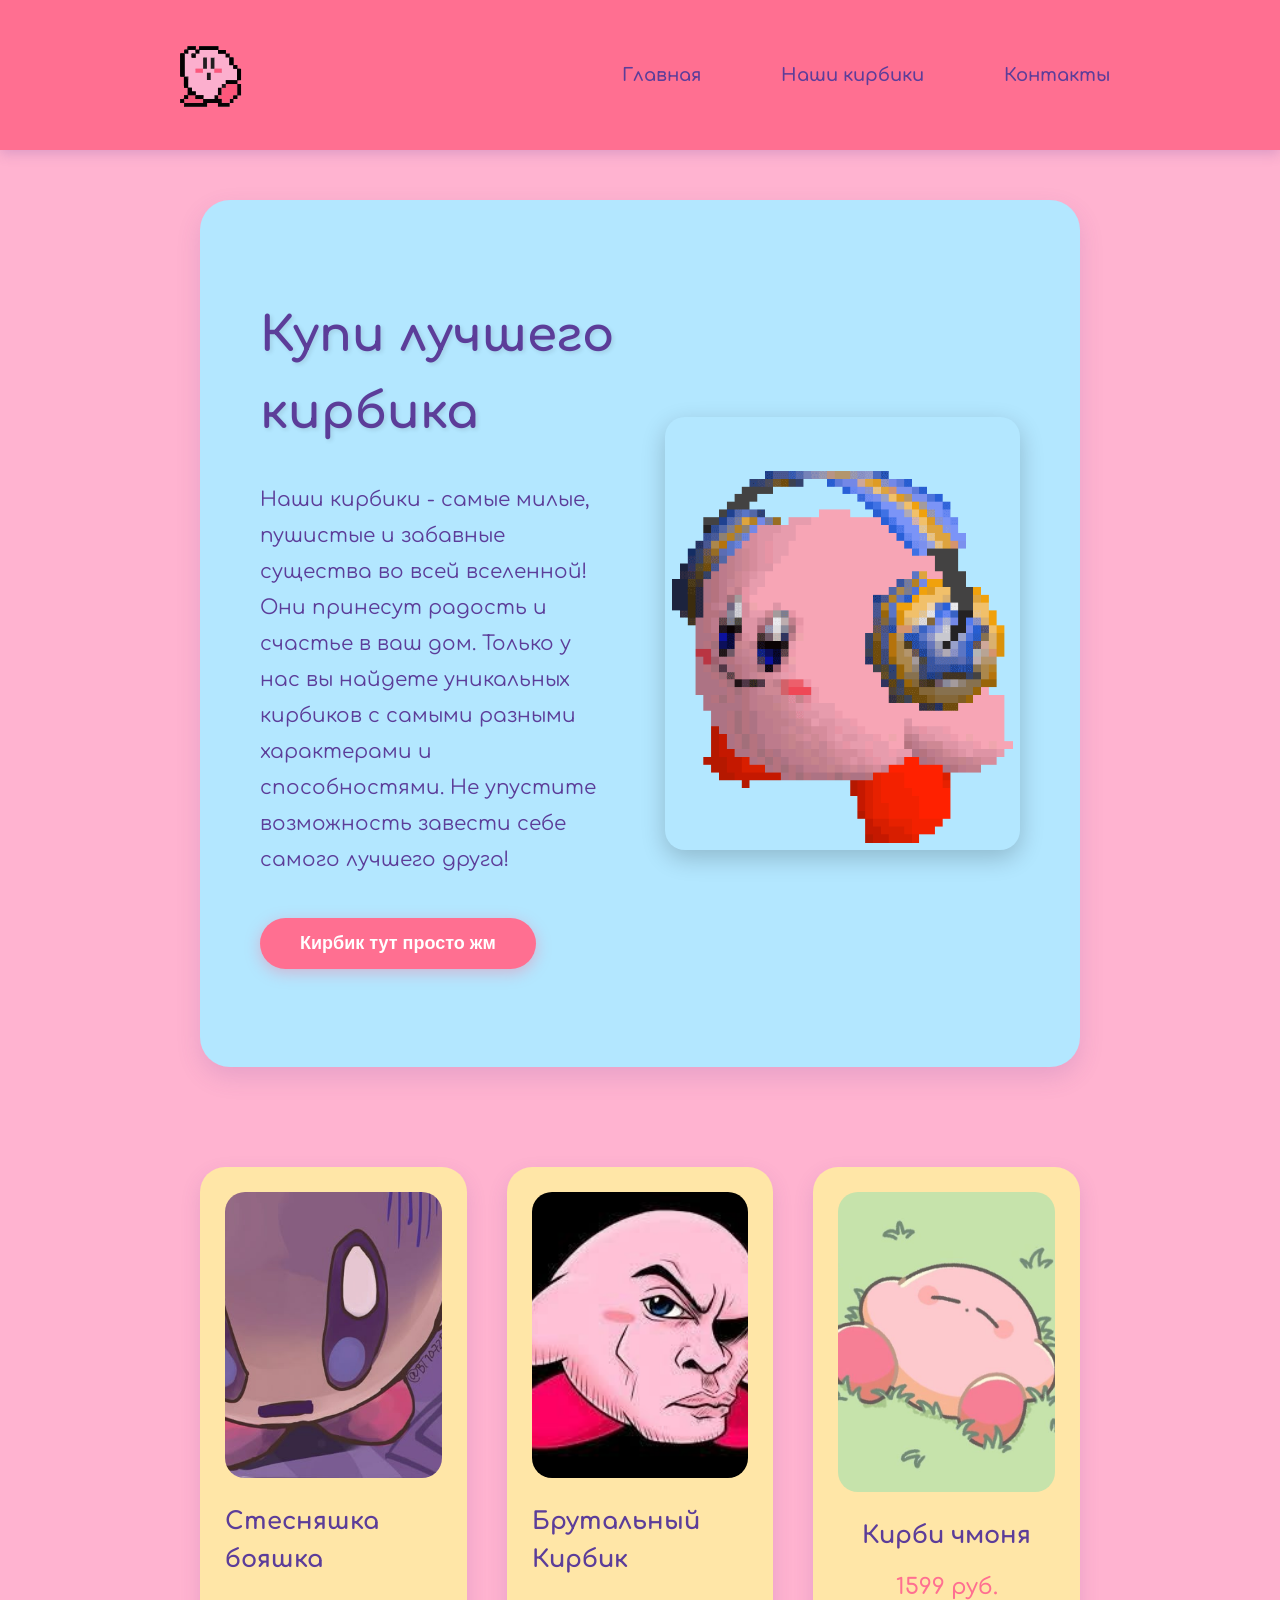
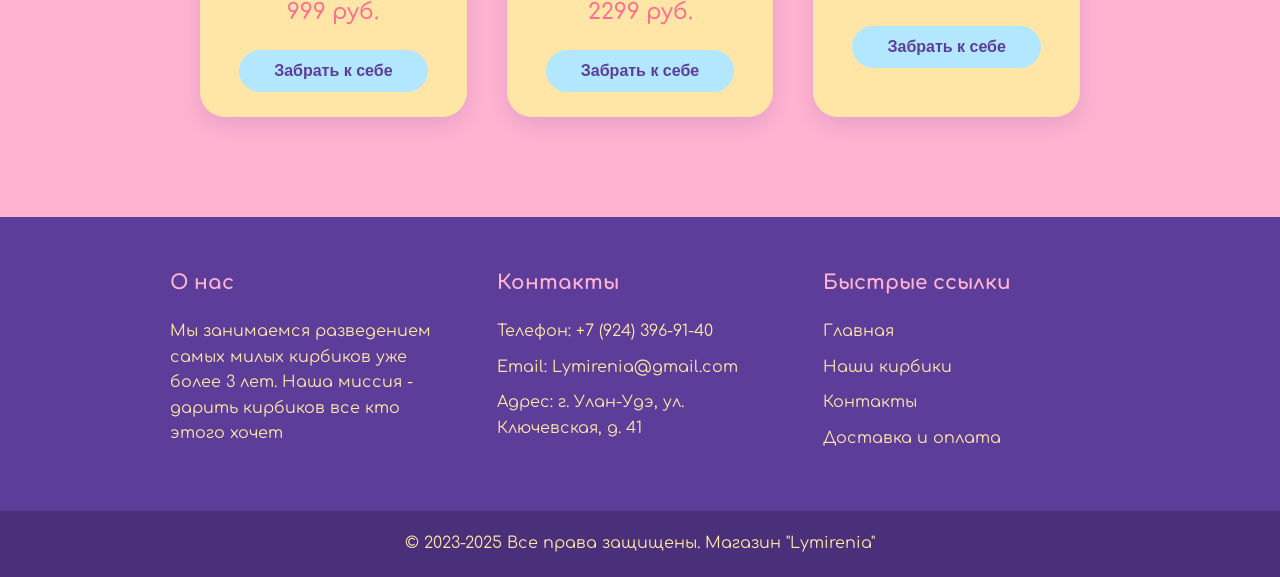
==== index.html @ 8672f0ed "Update and rename Index.html to index.html" ====
<!DOCTYPE html>
<html lang="ru">
<head>
    <meta charset="UTF-8">
    <meta name="viewport" content="width=device-width, initial-scale=1.0">
    <title>Lymirenia</title>
    <link href="https://fonts.googleapis.com/css2?family=Comfortaa:wght@300;400;500;600;700&display=swap" rel="stylesheet">
    <link rel="stylesheet" href="style.css">
</head>
<body>
    <!-- Шапка -->
    <header>
        <img src="img/logo.svg" alt="Логотип Кирбики" class="logo">
        <nav>
            <ul>
                <li><a href="#">Главная</a></li>
                <li><a href="#">Наши кирбики</a></li>
                <li><a href="#">Контакты</a></li>
            </ul>
        </nav>
    </header>

    <!-- Главный блок -->
    <section class="hero">
        <div class="hero-content">
            <h1>Купи лучшего кирбика</h1>
            <p>Наши кирбики - самые милые, пушистые и забавные существа во всей вселенной! Они принесут радость и счастье в ваш дом. Только у нас вы найдете уникальных кирбиков с самыми разными характерами и способностями. Не упустите возможность завести себе самого лучшего друга!</p>
            <button class="cta-button">Кирбик тут просто жм</button>
        </div>
        <div class="hero-gif">
            <img src="img/kirby.gif" alt="Забавный кирбик">
        </div>
    </section>

    <!-- Блоки с кирбиками -->
    <section class="kirby-section">
        <div class="kirby-cards">
            <div class="kirby-card">
                <div class="kirby-image">
                    <img src="img/img1.jpg" alt="Стесняшка бояшка">
                </div>
                <h3 class="kirby-name">Стесняшка бояшка</h3>
                <p class="kirby-price">999 руб.</p>
                <button class="buy-button">Забрать к себе</button>
            </div>
            <div class="kirby-card">
                <div class="kirby-image">
                    <img src="img/img2.jpg" alt="Кирби 2">
                </div>
                <h3 class="kirby-name">Брутальный Кирбик</h3>
                <p class="kirby-price">2299 руб.</p>
                <button class="buy-button">Забрать к себе</button>
            </div>
            <div class="kirby-card">
                <div class="kirby-image">
                    <img src="img/img3.jpg" alt="Кирби 3">
                </div>
                <h3 class="kirby-name">Кирби чмоня</h3>
                <p class="kirby-price">1599 руб.</p>
                <button class="buy-button">Забрать к себе</button>
            </div>
        </div>
    </section>

    <!-- Подвал -->
    <footer>
        <div class="footer-section">
            <h3>О нас</h3>
            <p>Мы занимаемся разведением самых милых кирбиков уже более 3 лет. Наша миссия - дарить кирбиков все кто этого хочет</p>
        </div>
        <div class="footer-section">
            <h3>Контакты</h3>
            <p>Телефон: +7 (924) 396-91-40</p>
            <p>Email: Lymirenia@gmail.com</p>
            <p>Адрес: г. Улан-Удэ, ул. Ключевская, д. 41</p>
        </div>
        <div class="footer-section">
            <h3>Быстрые ссылки</h3>
            <a href="#">Главная</a>
            <a href="#">Наши кирбики</a>
            <a href="#">Контакты</a>
            <a href="#">Доставка и оплата</a>
        </div>
    </footer>
    <div class="copyright">
        <p>© 2023-2025 Все права защищены. Магазин "Lymirenia"</p>
    </div>
</body>
</html>
---- style.css ----
* {
    margin: 0;
    padding: 0;
    box-sizing: border-box;
}

body {
    font-family: 'Comfortaa', cursive;
    background-color: #FFB3D0;
    color: #5C3D99;
    line-height: 1.6;
}

/* Шапка */
header {
    background-color: #FF6F91;
    height: 150px;
    padding: 0 150px;
    display: flex;
    justify-content: space-between;
    align-items: center;
    box-shadow: 0 4px 12px rgba(92, 61, 153, 0.2);
}

.logo {
    height: 100px;
    width: auto;
}

nav ul {
    display: flex;
    list-style: none;
    gap: 40px;
}

nav a {
    text-decoration: none;
    color: #5C3D99;
    font-weight: 600;
    font-size: 18px;
    padding: 10px 20px;
    border-radius: 25px;
    transition: all 0.3s ease;
}

nav a:hover {
    background-color: #FFE6A7;
    transform: translateY(-3px);
}

/* Главный блок */
.hero {
    margin: 50px 200px;
    background-color: #B3E7FF;
    border-radius: 30px;
    padding: 60px;
    display: flex;
    justify-content: space-between;
    align-items: center;
    box-shadow: 0 10px 25px rgba(92, 61, 153, 0.15);
    height: 867px;
    width: 1696px;
    max-width: calc(100vw - 400px);
}

.hero-content {
    flex: 1;
    padding-right: 50px;
}

.hero h1 {
    font-size: 48px;
    margin-bottom: 30px;
    color: #5C3D99;
    text-shadow: 2px 2px 4px rgba(0, 0, 0, 0.1);
}

.hero p {
    font-size: 20px;
    margin-bottom: 40px;
    color: #5C3D99;
    line-height: 1.8;
}

.cta-button {
    background-color: #FF6F91;
    color: white;
    border: none;
    padding: 15px 40px;
    font-size: 18px;
    border-radius: 50px;
    cursor: pointer;
    font-weight: 600;
    transition: all 0.3s ease;
    box-shadow: 0 4px 15px rgba(255, 111, 145, 0.4);
}

.cta-button:hover {
    background-color: #FFE6A7;
    color: #5C3D99;
    transform: translateY(-5px);
    box-shadow: 0 6px 20px rgba(255, 111, 145, 0.6);
}

.hero-gif {
    flex: 1;
    display: flex;
    justify-content: center;
    align-items: center;
}

.hero-gif img {
    max-width: 100%;
    border-radius: 20px;
    box-shadow: 0 8px 25px rgba(0, 0, 0, 0.2);
}

/* Блоки с кирбиками */
.kirby-section {
    margin: 100px 200px;
}

.kirby-cards {
    display: flex;
    justify-content: space-between;
    gap: 40px;
}

.kirby-card {
    background-color: #FFE6A7;
    border-radius: 25px;
    width: 450px;
    height: 550px;
    padding: 25px;
    display: flex;
    flex-direction: column;
    align-items: center;
    box-shadow: 0 8px 20px rgba(92, 61, 153, 0.15);
    transition: transform 0.3s ease;
}

.kirby-card:hover {
    transform: translateY(-10px);
}

.kirby-image {
    width: 100%;
    height: 300px;
    border-radius: 20px;
    overflow: hidden;
    margin-bottom: 25px;
}

.kirby-image img {
    width: 100%;
    height: 100%;
    object-fit: cover;
}

.kirby-name {
    font-size: 24px;
    font-weight: 700;
    margin-bottom: 15px;
    color: #5C3D99;
}

.kirby-price {
    font-size: 22px;
    font-weight: 600;
    margin-bottom: 20px;
    color: #FF6F91;
}

.buy-button {
    background-color: #B3E7FF;
    color: #5C3D99;
    border: none;
    padding: 12px 35px;
    font-size: 16px;
    border-radius: 50px;
    cursor: pointer;
    font-weight: 600;
    transition: all 0.3s ease;
}

.buy-button:hover {
    background-color: #5C3D99;
    color: #FFE6A7;
}

/* Подвал */
footer {
    background-color: #5C3D99;
    color: #FFE6A7;
    padding: 50px 150px;
    display: flex;
    justify-content: space-between;
    align-items: flex-start;
}

.footer-section {
    flex: 1;
    padding: 0 20px;
}

.footer-section h3 {
    font-size: 20px;
    margin-bottom: 20px;
    color: #FFB3D0;
}

.footer-section p, .footer-section a {
    color: #FFE6A7;
    margin-bottom: 10px;
    display: block;
    text-decoration: none;
}

.footer-section a:hover {
    color: #B3E7FF;
}

.copyright {
    text-align: center;
    padding: 20px;
    background-color: #4A2F7A;
    color: #FFE6A7;
}
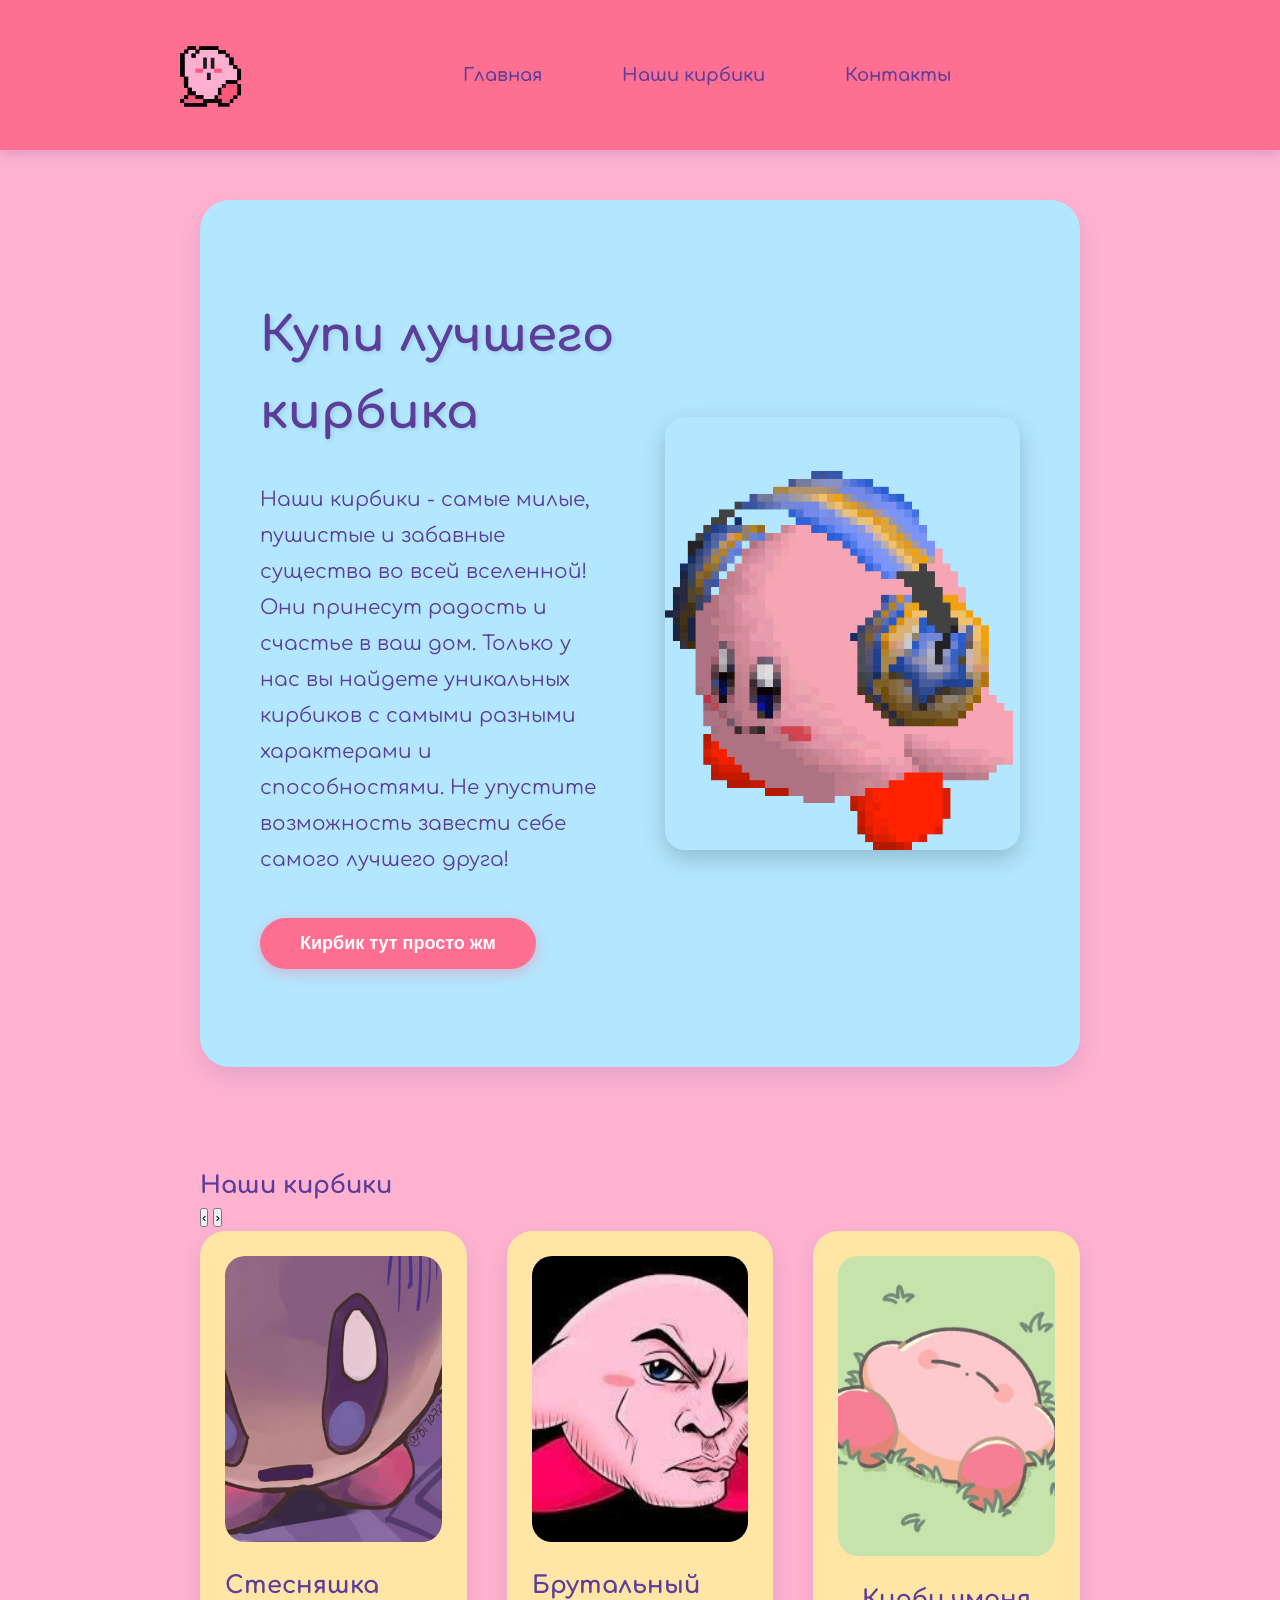
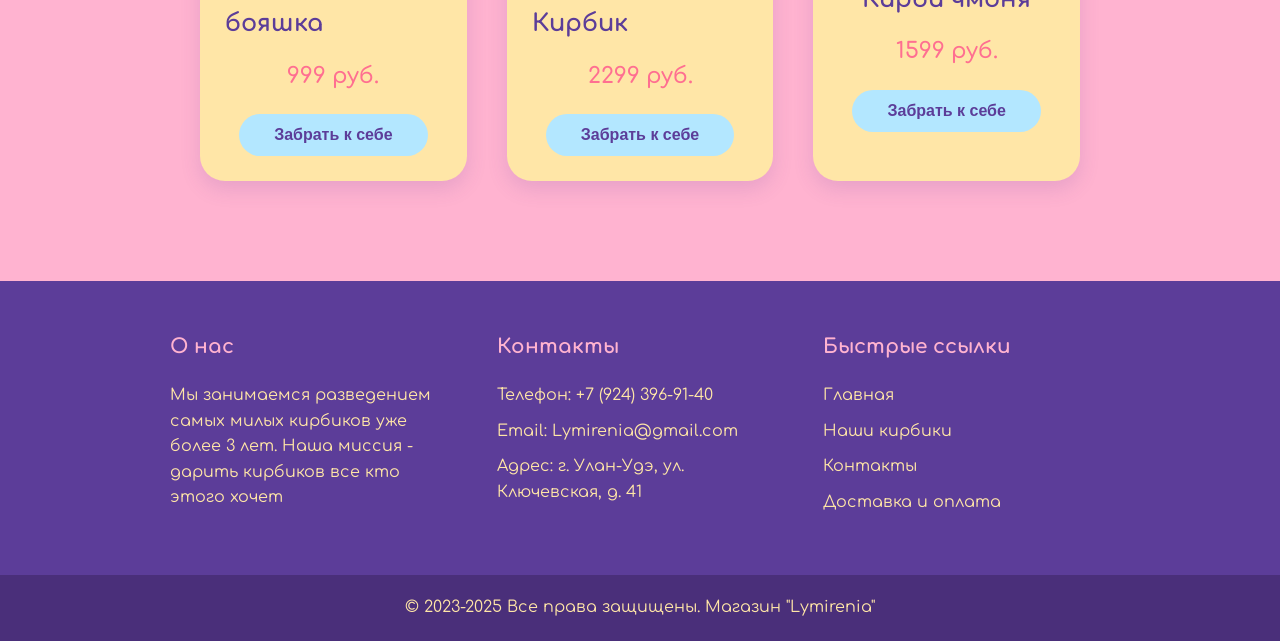
==== commit b24d07f6: "Update index.html" ====
--- a/index.html
+++ b/index.html
@@ -18,6 +18,11 @@
                 <li><a href="#">Контакты</a></li>
             </ul>
         </nav>
+        <div class="mobile-menu-btn">
+            <span></span>
+            <span></span>
+            <span></span>
+        </div>
     </header>
 
     <!-- Главный блок -->
@@ -34,30 +39,41 @@
 
     <!-- Блоки с кирбиками -->
     <section class="kirby-section">
-        <div class="kirby-cards">
-            <div class="kirby-card">
-                <div class="kirby-image">
-                    <img src="img/img1.jpg" alt="Стесняшка бояшка">
+        <h2 class="section-title">Наши кирбики</h2>
+        <div class="kirby-cards-container">
+            <button class="carousel-arrow carousel-arrow-prev">‹</button>
+            <button class="carousel-arrow carousel-arrow-next">›</button>
+            
+            <div class="kirby-cards">
+                <div class="kirby-card active">
+                    <div class="kirby-image">
+                        <img src="img/img1.jpg" alt="Стесняшка бояшка">
+                    </div>
+                    <h3 class="kirby-name">Стесняшка бояшка</h3>
+                    <p class="kirby-price">999 руб.</p>
+                    <button class="buy-button">Забрать к себе</button>
                 </div>
-                <h3 class="kirby-name">Стесняшка бояшка</h3>
-                <p class="kirby-price">999 руб.</p>
-                <button class="buy-button">Забрать к себе</button>
+                <div class="kirby-card">
+                    <div class="kirby-image">
+                        <img src="img/img2.jpg" alt="Кирби 2">
+                    </div>
+                    <h3 class="kirby-name">Брутальный Кирбик</h3>
+                    <p class="kirby-price">2299 руб.</p>
+                    <button class="buy-button">Забрать к себе</button>
+                </div>
+                <div class="kirby-card">
+                    <div class="kirby-image">
+                        <img src="img/img3.jpg" alt="Кирби 3">
+                    </div>
+                    <h3 class="kirby-name">Кирби чмоня</h3>
+                    <p class="kirby-price">1599 руб.</p>
+                    <button class="buy-button">Забрать к себе</button>
+                </div>
             </div>
-            <div class="kirby-card">
-                <div class="kirby-image">
-                    <img src="img/img2.jpg" alt="Кирби 2">
-                </div>
-                <h3 class="kirby-name">Брутальный Кирбик</h3>
-                <p class="kirby-price">2299 руб.</p>
-                <button class="buy-button">Забрать к себе</button>
-            </div>
-            <div class="kirby-card">
-                <div class="kirby-image">
-                    <img src="img/img3.jpg" alt="Кирби 3">
-                </div>
-                <h3 class="kirby-name">Кирби чмоня</h3>
-                <p class="kirby-price">1599 руб.</p>
-                <button class="buy-button">Забрать к себе</button>
+            <div class="carousel-dots">
+                <span class="dot active" data-index="0"></span>
+                <span class="dot" data-index="1"></span>
+                <span class="dot" data-index="2"></span>
             </div>
         </div>
     </section>
@@ -85,5 +101,7 @@
     <div class="copyright">
         <p>© 2023-2025 Все права защищены. Магазин "Lymirenia"</p>
     </div>
+
+    <script src="script.js"></script>
 </body>
 </html>
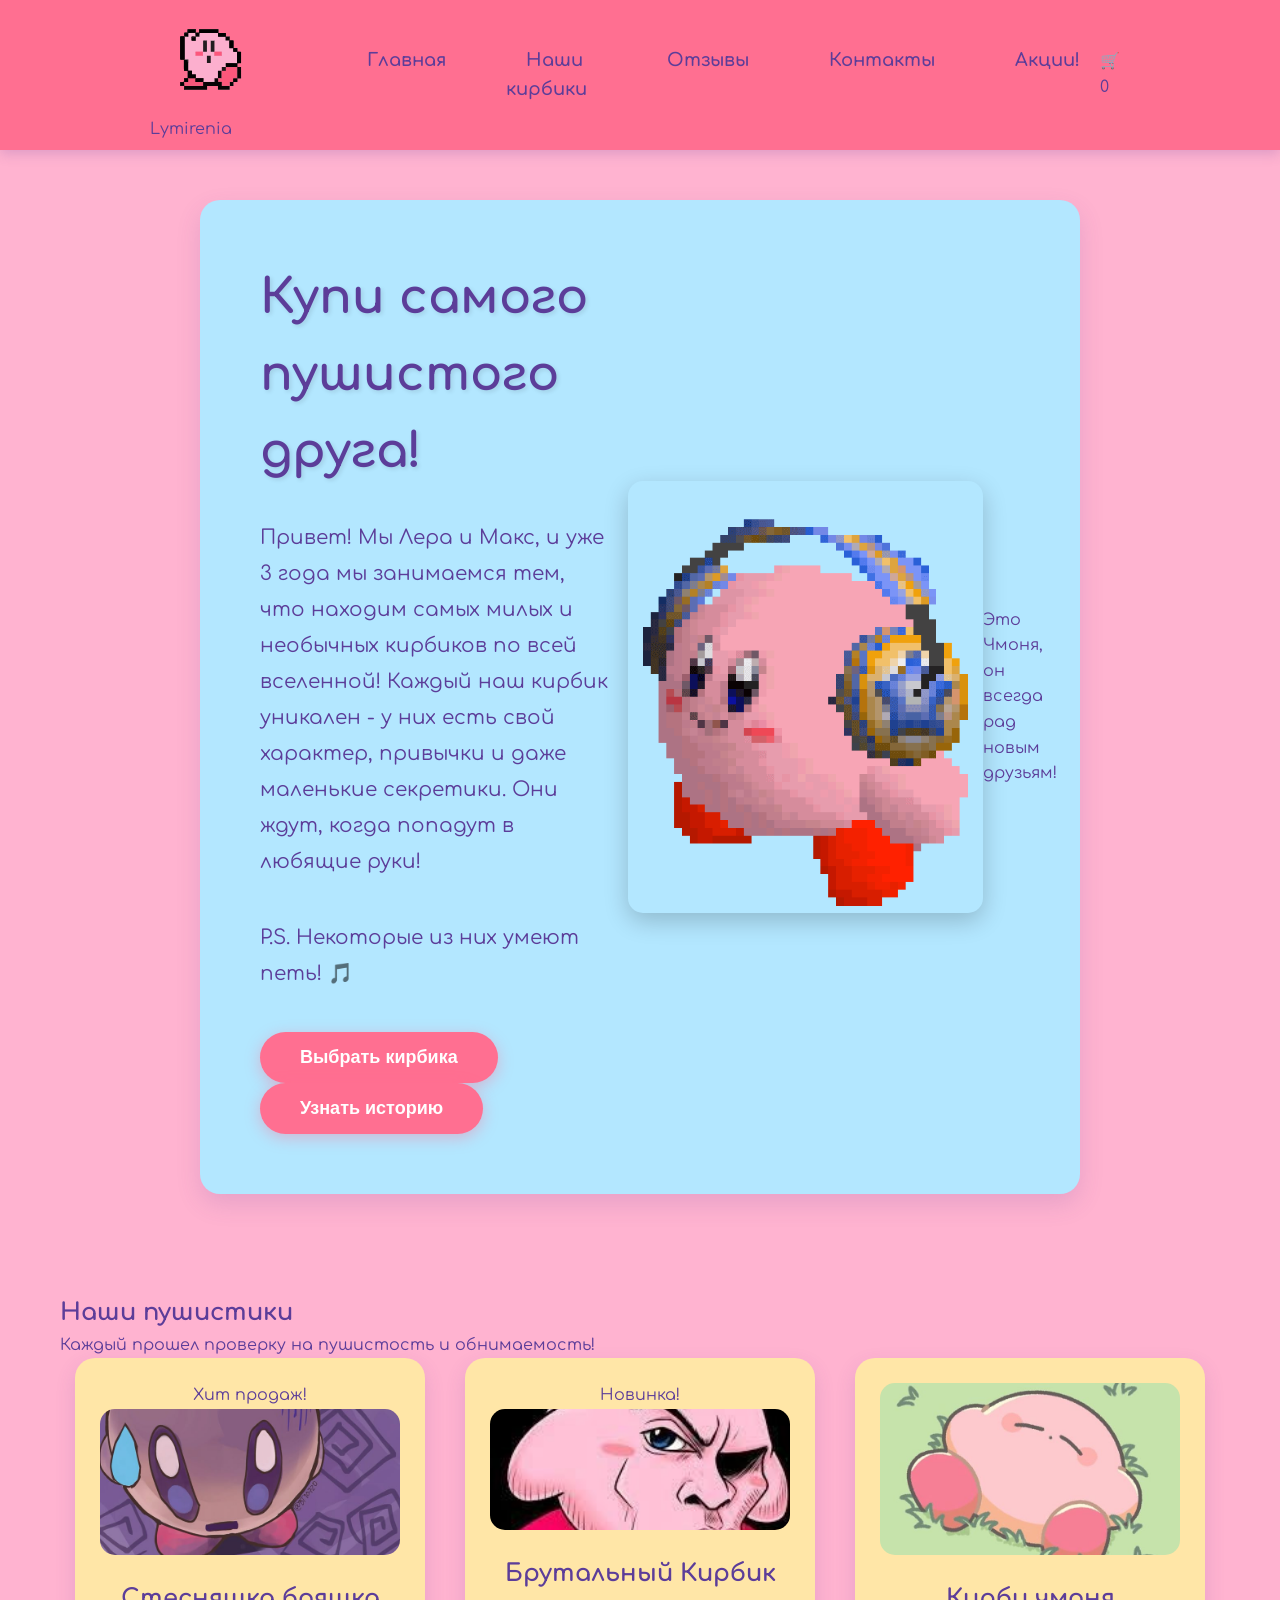
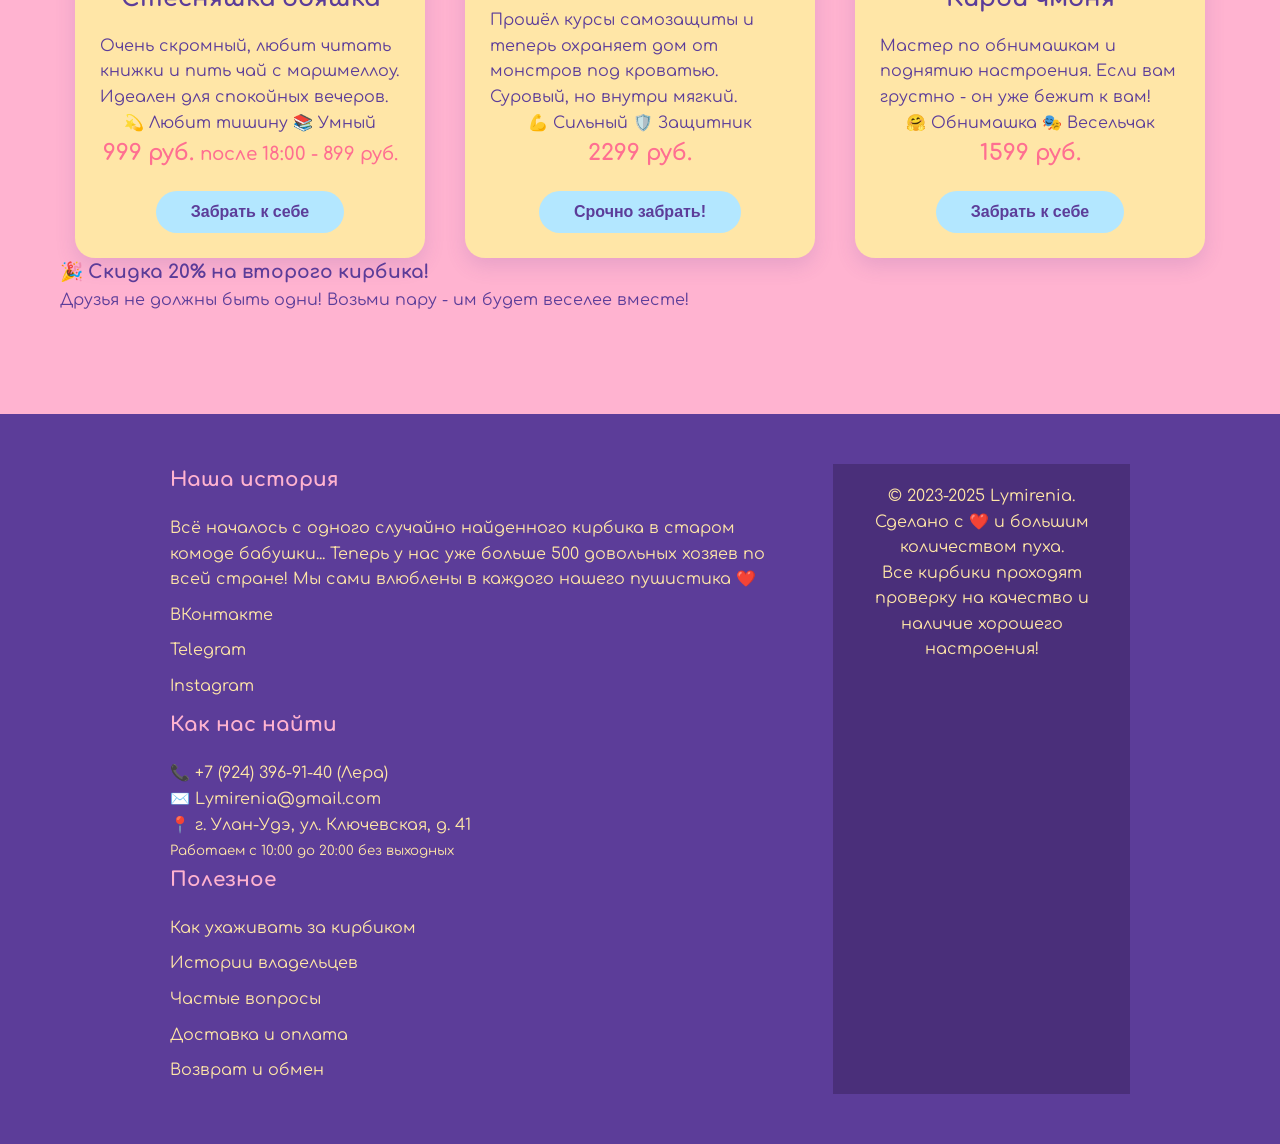
==== commit 1b9a3680: "Update index.html" ====
--- a/index.html
+++ b/index.html
@@ -3,105 +3,187 @@
 <head>
     <meta charset="UTF-8">
     <meta name="viewport" content="width=device-width, initial-scale=1.0">
-    <title>Lymirenia</title>
+    <title>Lymirenia - Магазин пушистых кирбиков</title>
     <link href="https://fonts.googleapis.com/css2?family=Comfortaa:wght@300;400;500;600;700&display=swap" rel="stylesheet">
     <link rel="stylesheet" href="style.css">
+    <link rel="icon" href="img/favicon.ico" type="image/x-icon">
 </head>
 <body>
-    <!-- Шапка -->
+    <!-- Шапка  -->
     <header>
-        <img src="img/logo.svg" alt="Логотип Кирбики" class="logo">
+        <div class="logo-container">
+            <img src="img/logo.svg" alt="Lymirenia - магазин кирбиков" class="logo">
+            <span class="logo-text">Lymirenia</span>
+        </div>
         <nav>
             <ul>
-                <li><a href="#">Главная</a></li>
-                <li><a href="#">Наши кирбики</a></li>
-                <li><a href="#">Контакты</a></li>
+                <li><a href="#" class="nav-link active">Главная</a></li>
+                <li><a href="#" class="nav-link">Наши кирбики</a></li>
+                <li><a href="#" class="nav-link">Отзывы</a></li>
+                <li><a href="#" class="nav-link">Контакты</a></li>
+                <li><a href="#" class="nav-link special">Акции!</a></li>
             </ul>
         </nav>
-        <div class="mobile-menu-btn">
-            <span></span>
-            <span></span>
-            <span></span>
+        <div class="cart-icon">
+            🛒 <span class="cart-count">0</span>
         </div>
     </header>
 
-    <!-- Главный блок -->
+    <!-- Главный блок  -->
     <section class="hero">
         <div class="hero-content">
-            <h1>Купи лучшего кирбика</h1>
-            <p>Наши кирбики - самые милые, пушистые и забавные существа во всей вселенной! Они принесут радость и счастье в ваш дом. Только у нас вы найдете уникальных кирбиков с самыми разными характерами и способностями. Не упустите возможность завести себе самого лучшего друга!</p>
-            <button class="cta-button">Кирбик тут просто жм</button>
+            <h1>Купи самого пушистого друга!</h1>
+            <p>Привет! Мы Лера и Макс, и уже 3 года мы занимаемся тем, что находим самых милых и необычных кирбиков по всей вселенной! Каждый наш кирбик уникален - у них есть свой характер, привычки и даже маленькие секретики. Они ждут, когда попадут в любящие руки!</p>
+            <p class="highlight">P.S. Некоторые из них умеют петь! 🎵</p>
+            <div class="hero-buttons">
+                <button class="cta-button main-btn">Выбрать кирбика</button>
+                <button class="cta-button secondary-btn">Узнать историю</button>
+            </div>
         </div>
         <div class="hero-gif">
-            <img src="img/kirby.gif" alt="Забавный кирбик">
+            <img src="img/kirby-dance.gif" alt="Кирбик танцует" onerror="this.src='img/kirby.gif'">
+            <div class="gif-caption">Это Чмоня, он всегда рад новым друзьям!</div>
         </div>
     </section>
 
-    <!-- Блоки с кирбиками -->
+    <!-- Блоки с кирбиками  -->
     <section class="kirby-section">
-        <h2 class="section-title">Наши кирбики</h2>
-        <div class="kirby-cards-container">
-            <button class="carousel-arrow carousel-arrow-prev">‹</button>
-            <button class="carousel-arrow carousel-arrow-next">›</button>
-            
-            <div class="kirby-cards">
-                <div class="kirby-card active">
-                    <div class="kirby-image">
-                        <img src="img/img1.jpg" alt="Стесняшка бояшка">
-                    </div>
-                    <h3 class="kirby-name">Стесняшка бояшка</h3>
-                    <p class="kirby-price">999 руб.</p>
-                    <button class="buy-button">Забрать к себе</button>
+        <div class="section-header">
+            <h2>Наши пушистики</h2>
+            <p>Каждый прошел проверку на пушистость и обнимаемость!</p>
+        </div>
+        
+        <div class="kirby-cards">
+            <div class="kirby-card">
+                <div class="kirby-badge">Хит продаж!</div>
+                <div class="kirby-image">
+                    <img src="img/img1.jpg" alt="Стесняшка бояшка" loading="lazy">
                 </div>
-                <div class="kirby-card">
-                    <div class="kirby-image">
-                        <img src="img/img2.jpg" alt="Кирби 2">
-                    </div>
-                    <h3 class="kirby-name">Брутальный Кирбик</h3>
-                    <p class="kirby-price">2299 руб.</p>
-                    <button class="buy-button">Забрать к себе</button>
+                <h3 class="kirby-name">Стесняшка бояшка</h3>
+                <p class="kirby-desc">Очень скромный, любит читать книжки и пить чай с маршмеллоу. Идеален для спокойных вечеров.</p>
+                <div class="kirby-features">
+                    <span class="feature">💫 Любит тишину</span>
+                    <span class="feature">📚 Умный</span>
                 </div>
-                <div class="kirby-card">
-                    <div class="kirby-image">
-                        <img src="img/img3.jpg" alt="Кирби 3">
-                    </div>
-                    <h3 class="kirby-name">Кирби чмоня</h3>
-                    <p class="kirby-price">1599 руб.</p>
-                    <button class="buy-button">Забрать к себе</button>
+                <p class="kirby-price"><strong>999 руб.</strong> <small>после 18:00 - 899 руб.</small></p>
+                <button class="buy-button">Забрать к себе</button>
+            </div>
+
+            <div class="kirby-card featured">
+                <div class="kirby-badge">Новинка!</div>
+                <div class="kirby-image">
+                    <img src="img/img2.jpg" alt="Брутальный Кирбик" loading="lazy">
                 </div>
+                <h3 class="kirby-name">Брутальный Кирбик</h3>
+                <p class="kirby-desc">Прошёл курсы самозащиты и теперь охраняет дом от монстров под кроватью. Суровый, но внутри мягкий.</p>
+                <div class="kirby-features">
+                    <span class="feature">💪 Сильный</span>
+                    <span class="feature">🛡️ Защитник</span>
+                </div>
+                <p class="kirby-price"><strong>2299 руб.</strong></p>
+                <button class="buy-button main">Срочно забрать!</button>
             </div>
-            <div class="carousel-dots">
-                <span class="dot active" data-index="0"></span>
-                <span class="dot" data-index="1"></span>
-                <span class="dot" data-index="2"></span>
+
+            <div class="kirby-card">
+                <div class="kirby-image">
+                    <img src="img/img3.jpg" alt="Кирби чмоня" loading="lazy">
+                </div>
+                <h3 class="kirby-name">Кирби чмоня</h3>
+                <p class="kirby-desc">Мастер по обнимашкам и поднятию настроения. Если вам грустно - он уже бежит к вам!</p>
+                <div class="kirby-features">
+                    <span class="feature">🤗 Обнимашка</span>
+                    <span class="feature">🎭 Весельчак</span>
+                </div>
+                <p class="kirby-price"><strong>1599 руб.</strong></p>
+                <button class="buy-button">Забрать к себе</button>
+            </div>
+        </div>
+
+        <!--  баннер с акцией -->
+        <div class="promo-banner">
+            <div class="promo-content">
+                <h3>🎉 Скидка 20% на второго кирбика!</h3>
+                <p>Друзья не должны быть одни! Возьми пару - им будет веселее вместе!</p>
             </div>
         </div>
     </section>
 
     <!-- Подвал -->
     <footer>
-        <div class="footer-section">
-            <h3>О нас</h3>
-            <p>Мы занимаемся разведением самых милых кирбиков уже более 3 лет. Наша миссия - дарить кирбиков все кто этого хочет</p>
+        <div class="footer-content">
+            <div class="footer-section about">
+                <h3>Наша история</h3>
+                <p>Всё началось с одного случайно найденного кирбика в старом комоде бабушки... Теперь у нас уже больше 500 довольных хозяев по всей стране! Мы сами влюблены в каждого нашего пушистика ❤️</p>
+                <div class="social-links">
+                    <a href="#" title="Мы в ВК">ВКонтакте</a>
+                    <a href="#" title="Наш Telegram">Telegram</a>
+                    <a href="#" title="Наш Instagram">Instagram</a>
+                </div>
+            </div>
+            
+            <div class="footer-section contacts">
+                <h3>Как нас найти</h3>
+                <div class="contact-item">
+                    <span class="icon">📞</span>
+                    <span>+7 (924) 396-91-40 (Лера)</span>
+                </div>
+                <div class="contact-item">
+                    <span class="icon">✉️</span>
+                    <span>Lymirenia@gmail.com</span>
+                </div>
+                <div class="contact-item">
+                    <span class="icon">📍</span>
+                    <span>г. Улан-Удэ, ул. Ключевская, д. 41<br><small>Работаем с 10:00 до 20:00 без выходных</small></span>
+                </div>
+            </div>
+            
+            <div class="footer-section quick-links">
+                <h3>Полезное</h3>
+                <a href="#">Как ухаживать за кирбиком</a>
+                <a href="#">Истории владельцев</a>
+                <a href="#">Частые вопросы</a>
+                <a href="#">Доставка и оплата</a>
+                <a href="#">Возврат и обмен</a>
+            </div>
         </div>
-        <div class="footer-section">
-            <h3>Контакты</h3>
-            <p>Телефон: +7 (924) 396-91-40</p>
-            <p>Email: Lymirenia@gmail.com</p>
-            <p>Адрес: г. Улан-Удэ, ул. Ключевская, д. 41</p>
-        </div>
-        <div class="footer-section">
-            <h3>Быстрые ссылки</h3>
-            <a href="#">Главная</a>
-            <a href="#">Наши кирбики</a>
-            <a href="#">Контакты</a>
-            <a href="#">Доставка и оплата</a>
+        
+        <div class="copyright">
+            <p>© 2023-2025 Lymirenia. Сделано с ❤️ и большим количеством пуха.</p>
+            <p class="small">Все кирбики проходят проверку на качество и наличие хорошего настроения!</p>
         </div>
     </footer>
-    <div class="copyright">
-        <p>© 2023-2025 Все права защищены. Магазин "Lymirenia"</p>
-    </div>
 
-    <script src="script.js"></script>
+    <!-- JS для интерактивности -->
+    <script>
+        // Простая корзина
+        document.querySelectorAll('.buy-button').forEach(button => {
+            button.addEventListener('click', function() {
+                const count = document.querySelector('.cart-count');
+                count.textContent = parseInt(count.textContent) + 1;
+                count.style.animation = 'bounce 0.5s';
+                setTimeout(() => count.style.animation = '', 500);
+                
+                // Простое уведомление
+                alert('Кирбик добавлен в корзину! 🎉');
+            });
+        });
+
+        // Анимация для карточек при прокрутке
+        const observer = new IntersectionObserver((entries) => {
+            entries.forEach(entry => {
+                if (entry.isIntersecting) {
+                    entry.target.style.opacity = "1";
+                    entry.target.style.transform = "translateY(0)";
+                }
+            });
+        });
+
+        document.querySelectorAll('.kirby-card').forEach(card => {
+            card.style.opacity = "0";
+            card.style.transform = "translateY(20px)";
+            card.style.transition = "all 0.6s ease";
+            observer.observe(card);
+        });
+    </script>
 </body>
 </html>
--- a/style.css
+++ b/style.css
@@ -9,36 +9,38 @@
     background-color: #FFB3D0;
     color: #5C3D99;
     line-height: 1.6;
+    overflow-x: hidden;
 }
 
 /* Шапка */
 header {
     background-color: #FF6F91;
-    height: 150px;
-    padding: 0 150px;
+    height: 80px;
+    padding: 0 20px;
     display: flex;
     justify-content: space-between;
     align-items: center;
     box-shadow: 0 4px 12px rgba(92, 61, 153, 0.2);
+    position: relative;
 }
 
 .logo {
-    height: 100px;
+    height: 60px;
     width: auto;
 }
 
 nav ul {
     display: flex;
     list-style: none;
-    gap: 40px;
+    gap: 20px;
 }
 
 nav a {
     text-decoration: none;
     color: #5C3D99;
     font-weight: 600;
-    font-size: 18px;
-    padding: 10px 20px;
+    font-size: 16px;
+    padding: 8px 16px;
     border-radius: 25px;
     transition: all 0.3s ease;
 }
@@ -48,46 +50,61 @@
     transform: translateY(-3px);
 }
 
+.mobile-menu-btn {
+    display: none;
+    flex-direction: column;
+    cursor: pointer;
+    gap: 4px;
+}
+
+.mobile-menu-btn span {
+    width: 25px;
+    height: 3px;
+    background-color: #5C3D99;
+    border-radius: 2px;
+    transition: 0.3s;
+}
+
 /* Главный блок */
 .hero {
-    margin: 50px 200px;
+    margin: 30px 20px;
     background-color: #B3E7FF;
-    border-radius: 30px;
-    padding: 60px;
-    display: flex;
-    justify-content: space-between;
+    border-radius: 20px;
+    padding: 30px;
+    display: flex;
+    flex-direction: column;
     align-items: center;
     box-shadow: 0 10px 25px rgba(92, 61, 153, 0.15);
-    height: 867px;
-    width: 1696px;
-    max-width: calc(100vw - 400px);
+    max-width: calc(100vw - 40px);
 }
 
 .hero-content {
     flex: 1;
-    padding-right: 50px;
+    padding-right: 0;
+    margin-bottom: 30px;
+    text-align: center;
 }
 
 .hero h1 {
-    font-size: 48px;
+    font-size: 28px;
+    margin-bottom: 20px;
+    color: #5C3D99;
+    text-shadow: 2px 2px 4px rgba(0, 0, 0, 0.1);
+}
+
+.hero p {
+    font-size: 16px;
     margin-bottom: 30px;
     color: #5C3D99;
-    text-shadow: 2px 2px 4px rgba(0, 0, 0, 0.1);
-}
-
-.hero p {
-    font-size: 20px;
-    margin-bottom: 40px;
-    color: #5C3D99;
-    line-height: 1.8;
+    line-height: 1.6;
 }
 
 .cta-button {
     background-color: #FF6F91;
     color: white;
     border: none;
-    padding: 15px 40px;
-    font-size: 18px;
+    padding: 12px 30px;
+    font-size: 16px;
     border-radius: 50px;
     cursor: pointer;
     font-weight: 600;
@@ -107,48 +124,64 @@
     display: flex;
     justify-content: center;
     align-items: center;
+    width: 100%;
 }
 
 .hero-gif img {
     max-width: 100%;
-    border-radius: 20px;
+    border-radius: 15px;
     box-shadow: 0 8px 25px rgba(0, 0, 0, 0.2);
 }
 
 /* Блоки с кирбиками */
 .kirby-section {
-    margin: 100px 200px;
+    margin: 50px 20px;
+}
+
+.section-title {
+    text-align: center;
+    font-size: 24px;
+    margin-bottom: 30px;
+    color: #5C3D99;
+}
+
+.kirby-cards-container {
+    position: relative;
+    overflow: hidden;
+    max-width: 1200px;
+    margin: 0 auto;
 }
 
 .kirby-cards {
     display: flex;
-    justify-content: space-between;
-    gap: 40px;
+    transition: transform 0.3s ease;
+    gap: 0;
 }
 
 .kirby-card {
     background-color: #FFE6A7;
-    border-radius: 25px;
-    width: 450px;
-    height: 550px;
-    padding: 25px;
+    border-radius: 20px;
+    width: 100%;
+    padding: 20px;
     display: flex;
     flex-direction: column;
     align-items: center;
     box-shadow: 0 8px 20px rgba(92, 61, 153, 0.15);
-    transition: transform 0.3s ease;
-}
-
-.kirby-card:hover {
-    transform: translateY(-10px);
+    transition: all 0.3s ease;
+    flex-shrink: 0;
+    margin: 0;
+}
+
+.kirby-card.active {
+    transform: scale(1.02);
 }
 
 .kirby-image {
     width: 100%;
-    height: 300px;
-    border-radius: 20px;
+    height: 250px;
+    border-radius: 15px;
     overflow: hidden;
-    margin-bottom: 25px;
+    margin-bottom: 20px;
 }
 
 .kirby-image img {
@@ -158,14 +191,15 @@
 }
 
 .kirby-name {
-    font-size: 24px;
+    font-size: 20px;
     font-weight: 700;
     margin-bottom: 15px;
     color: #5C3D99;
+    text-align: center;
 }
 
 .kirby-price {
-    font-size: 22px;
+    font-size: 18px;
     font-weight: 600;
     margin-bottom: 20px;
     color: #FF6F91;
@@ -175,8 +209,8 @@
     background-color: #B3E7FF;
     color: #5C3D99;
     border: none;
-    padding: 12px 35px;
-    font-size: 16px;
+    padding: 10px 25px;
+    font-size: 14px;
     border-radius: 50px;
     cursor: pointer;
     font-weight: 600;
@@ -188,32 +222,89 @@
     color: #FFE6A7;
 }
 
+/* Стрелки карусели */
+.carousel-arrow {
+    position: absolute;
+    top: 50%;
+    transform: translateY(-50%);
+    background-color: #FF6F91;
+    color: white;
+    border: none;
+    width: 40px;
+    height: 40px;
+    border-radius: 50%;
+    font-size: 24px;
+    font-weight: bold;
+    cursor: pointer;
+    z-index: 10;
+    display: flex;
+    align-items: center;
+    justify-content: center;
+    transition: all 0.3s ease;
+    box-shadow: 0 4px 15px rgba(255, 111, 145, 0.4);
+}
+
+.carousel-arrow:hover {
+    background-color: #FFE6A7;
+    color: #5C3D99;
+    transform: translateY(-50%) scale(1.1);
+}
+
+.carousel-arrow-prev {
+    left: 10px;
+}
+
+.carousel-arrow-next {
+    right: 10px;
+}
+
+.carousel-dots {
+    display: flex;
+    justify-content: center;
+    margin-top: 20px;
+    gap: 10px;
+}
+
+.dot {
+    width: 12px;
+    height: 12px;
+    border-radius: 50%;
+    background-color: #B3E7FF;
+    cursor: pointer;
+    transition: background-color 0.3s ease;
+}
+
+.dot.active {
+    background-color: #5C3D99;
+}
+
 /* Подвал */
 footer {
     background-color: #5C3D99;
     color: #FFE6A7;
-    padding: 50px 150px;
-    display: flex;
-    justify-content: space-between;
-    align-items: flex-start;
+    padding: 30px 20px;
+    display: flex;
+    flex-direction: column;
+    gap: 30px;
 }
 
 .footer-section {
     flex: 1;
-    padding: 0 20px;
+    padding: 0 10px;
 }
 
 .footer-section h3 {
-    font-size: 20px;
-    margin-bottom: 20px;
+    font-size: 18px;
+    margin-bottom: 15px;
     color: #FFB3D0;
 }
 
 .footer-section p, .footer-section a {
     color: #FFE6A7;
-    margin-bottom: 10px;
+    margin-bottom: 8px;
     display: block;
     text-decoration: none;
+    font-size: 14px;
 }
 
 .footer-section a:hover {
@@ -222,7 +313,264 @@
 
 .copyright {
     text-align: center;
-    padding: 20px;
+    padding: 15px;
     background-color: #4A2F7A;
     color: #FFE6A7;
-}+    font-size: 14px;
+}
+
+/* Десктопная версия */
+@media (min-width: 768px) {
+    header {
+        height: 150px;
+        padding: 0 150px;
+    }
+
+    .logo {
+        height: 100px;
+    }
+
+    nav ul {
+        gap: 40px;
+    }
+
+    nav a {
+        font-size: 18px;
+        padding: 10px 20px;
+    }
+
+    .hero {
+        margin: 50px auto;
+        padding: 60px;
+        flex-direction: row;
+        height: auto;
+        max-width: calc(100vw - 400px);
+    }
+
+    .hero-content {
+        padding-right: 50px;
+        margin-bottom: 0;
+        text-align: left;
+    }
+
+    .hero h1 {
+        font-size: 48px;
+        margin-bottom: 30px;
+    }
+
+    .hero p {
+        font-size: 20px;
+        margin-bottom: 40px;
+        line-height: 1.8;
+    }
+
+    .cta-button {
+        padding: 15px 40px;
+        font-size: 18px;
+    }
+
+    .kirby-section {
+        margin: 100px auto;
+        padding: 0 20px;
+        max-width: 1200px;
+    }
+
+    .section-title {
+        font-size: 32px;
+        margin-bottom: 50px;
+    }
+
+    .kirby-cards {
+        width: 100%;
+        transform: none !important;
+        display: flex;
+        justify-content: center;
+        gap: 40px;
+    }
+
+    .kirby-card {
+        width: 350px;
+        height: 500px;
+        padding: 25px;
+        margin: 0;
+        flex-shrink: 0;
+    }
+
+    .kirby-card.active {
+        transform: none;
+    }
+
+    .kirby-image {
+        height: 280px;
+        margin-bottom: 25px;
+    }
+
+    .kirby-name {
+        font-size: 24px;
+    }
+
+    .kirby-price {
+        font-size: 22px;
+    }
+
+    .buy-button {
+        padding: 12px 35px;
+        font-size: 16px;
+    }
+
+    /* Скрываем стрелки и точки на десктопе */
+    .carousel-arrow,
+    .carousel-dots {
+        display: none;
+    }
+
+    footer {
+        padding: 50px 150px;
+        flex-direction: row;
+    }
+
+    .footer-section {
+        padding: 0 20px;
+    }
+
+    .footer-section h3 {
+        font-size: 20px;
+        margin-bottom: 20px;
+    }
+
+    .footer-section p, .footer-section a {
+        font-size: 16px;
+        margin-bottom: 10px;
+    }
+
+    .copyright {
+        padding: 20px;
+        font-size: 16px;
+    }
+}
+
+/* Мобильная версия */
+@media (max-width: 767px) {
+    .kirby-cards {
+        width: 300%;
+    }
+
+    .kirby-card {
+        width: calc(100vw - 80px);
+        margin: 0 10px;
+        height: 450px;
+    }
+
+    .carousel-arrow {
+        display: flex;
+    }
+
+    .carousel-dots {
+        display: flex;
+    }
+}
+
+/* Адаптация для очень маленьких экранов */
+@media (max-width: 480px) {
+    .kirby-section {
+        margin: 30px 10px;
+    }
+
+    /* ... остальные стили остаются без изменений ... */
+
+.kirby-cards {
+    display: flex;
+    transition: transform 0.4s ease-in-out; /* Увеличил время анимации для плавности */
+    gap: 0;
+}
+
+.kirby-card {
+    background-color: #FFE6A7;
+    border-radius: 20px;
+    width: 100%;
+    padding: 20px;
+    display: flex;
+    flex-direction: column;
+    align-items: center;
+    box-shadow: 0 8px 20px rgba(92, 61, 153, 0.15);
+    transition: all 0.3s ease;
+    flex-shrink: 0;
+    margin: 0;
+    opacity: 0.7;
+    transform: scale(0.95);
+}
+
+.kirby-card.active {
+    opacity: 1;
+    transform: scale(1);
+}
+
+/* ... остальные стили остаются без изменений ... */
+
+/* Мобильная версия */
+@media (max-width: 767px) {
+    .kirby-cards {
+        width: 300%; /* 3 карточки по 100% */
+    }
+
+    .kirby-card {
+        width: calc(100vw - 80px);
+        margin: 0 10px;
+        height: 450px;
+    }
+
+    .carousel-arrow {
+        display: flex;
+    }
+
+    .carousel-dots {
+        display: flex;
+    }
+}
+
+/* ... остальные медиа-запросы остаются без изменений ... */
+
+    .carousel-arrow-prev {
+        left: 5px;
+    }
+
+    .carousel-arrow-next {
+        right: 5px;
+    }
+}
+
+/* Мобильное меню */
+@media (max-width: 767px) {
+    nav ul {
+        display: none;
+        position: absolute;
+        top: 100%;
+        left: 0;
+        right: 0;
+        background-color: #FF6F91;
+        flex-direction: column;
+        padding: 20px;
+        box-shadow: 0 4px 12px rgba(92, 61, 153, 0.2);
+        z-index: 1000;
+    }
+
+    nav ul.active {
+        display: flex;
+    }
+
+    .mobile-menu-btn {
+        display: flex;
+    }
+
+    .mobile-menu-btn.active span:nth-child(1) {
+        transform: rotate(45deg) translate(6px, 6px);
+    }
+
+    .mobile-menu-btn.active span:nth-child(2) {
+        opacity: 0;
+    }
+
+    .mobile-menu-btn.active span:nth-child(3) {
+        transform: rotate(-45deg) translate(6px, -6px);
+    }
+}
